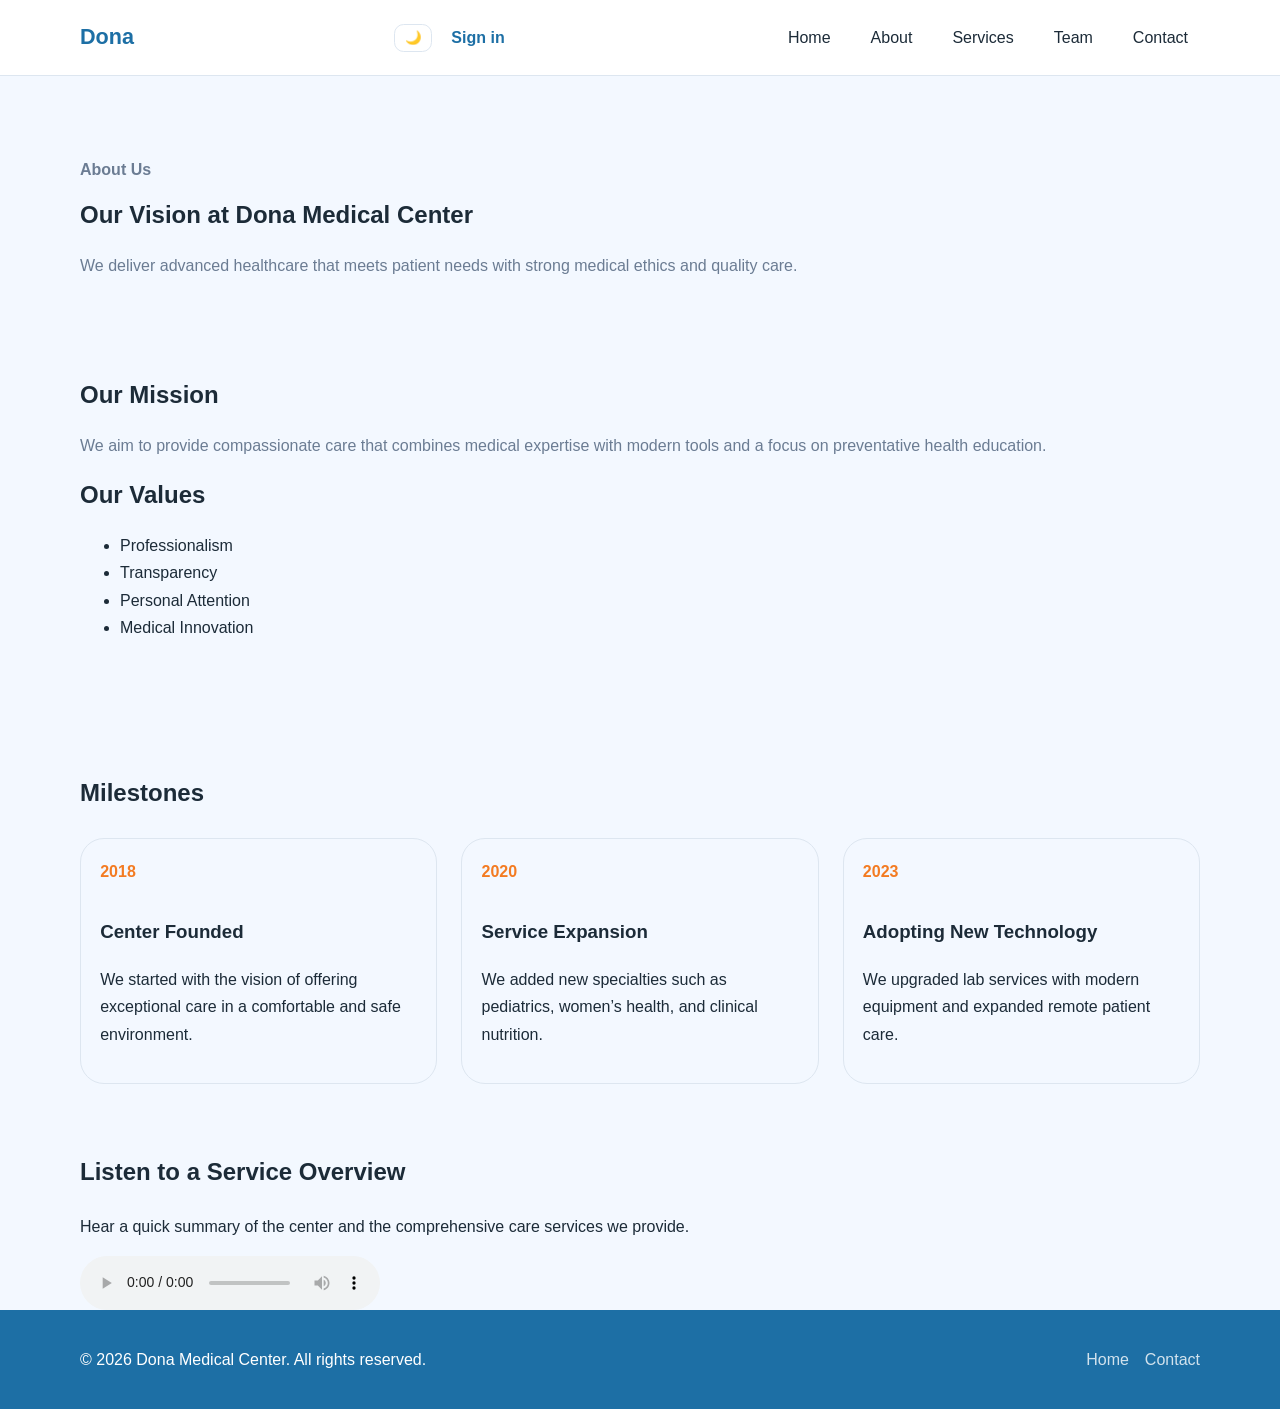
==== midical dona/about.html @ 8a4772b0 "Add files via upload" ====
﻿<!DOCTYPE html>
<html lang="en" dir="ltr">
<head>
  <meta charset="UTF-8">
  <meta name="viewport" content="width=device-width, initial-scale=1.0">
  <title>About - Dona Medical Center</title>
  <link rel="stylesheet" href="styles.css">
</head>
<body>
  <header class="site-header">
    <div class="container header-inner">
      <a class="brand" href="index.html">Dona</a>
      <div class="header-actions">
        <button id="theme-toggle" aria-label="Toggle theme">🌙</button>
        <a class="auth-link" href="login.html">Sign in</a>
      </div>
      <button class="menu-toggle" aria-label="Menu">☰</button>
      <nav class="site-nav">
        <a href="index.html">Home</a>
        <a href="about.html">About</a>
        <a href="services.html">Services</a>
        <a href="doctors.html">Team</a>
        <a href="contact.html">Contact</a>
      </nav>
    </div>
  </header>

  <main>
    <section class="page-hero container">
      <div>
        <p class="eyebrow">About Us</p>
        <h1>Our Vision at Dona Medical Center</h1>
        <p>We deliver advanced healthcare that meets patient needs with strong medical ethics and quality care.</p>
      </div>
    </section>

    <section class="about-details container">
      <div class="content-block">
        <h2>Our Mission</h2>
        <p>We aim to provide compassionate care that combines medical expertise with modern tools and a focus on preventative health education.</p>
      </div>
      <div class="content-block">
        <h2>Our Values</h2>
        <ul>
          <li>Professionalism</li>
          <li>Transparency</li>
          <li>Personal Attention</li>
          <li>Medical Innovation</li>
        </ul>
      </div>
    </section>

    <section class="timeline container">
      <h2>Milestones</h2>
      <div class="timeline-grid">
        <article>
          <span>2018</span>
          <h3>Center Founded</h3>
          <p>We started with the vision of offering exceptional care in a comfortable and safe environment.</p>
        </article>
        <article>
          <span>2020</span>
          <h3>Service Expansion</h3>
          <p>We added new specialties such as pediatrics, women’s health, and clinical nutrition.</p>
        </article>
        <article>
          <span>2023</span>
          <h3>Adopting New Technology</h3>
          <p>We upgraded lab services with modern equipment and expanded remote patient care.</p>
        </article>
      </div>
    </section>

    <section class="audio-section container">
      <div>
        <h2>Listen to a Service Overview</h2>
        <p>Hear a quick summary of the center and the comprehensive care services we provide.</p>
      </div>
      <audio controls>
        <source src="https://www.w3schools.com/html/horse.ogg" type="audio/ogg">
        Your browser does not support audio playback.
      </audio>
    </section>
  </main>

  <footer class="site-footer">
    <div class="container footer-inner">
      <p>© 2026 Dona Medical Center. All rights reserved.</p>
      <div class="footer-links">
        <a href="index.html">Home</a>
        <a href="contact.html">Contact</a>
      </div>
    </div>
  </footer>

  <script src="script.js"></script>
</body>
</html>
---- midical dona/styles.css ----
/* أسلوب عام للموقع الطبي */
:root {
  --primary: #1d6fa5;
  --secondary: #f37b22;
  --background: #f3f8ff;
  --surface: #ffffff;
  --text: #1c2b38;
  --muted: #6b7c93;
  --border: #dde6f0;
}

* {
  box-sizing: border-box;
}

html {
  scroll-behavior: smooth;
}

body {
  margin: 0;
  font-family: 'Segoe UI', Tahoma, Geneva, Verdana, sans-serif;
  color: var(--text);
  background: var(--background);
  line-height: 1.7;
}

img, video, audio {
  max-width: 100%;
  display: block;
}

a {
  text-decoration: none;
  color: inherit;
}

button, .button {
  border: none;
  cursor: pointer;
  font-family: inherit;
}

.container {
  width: min(1120px, calc(100% - 2rem));
  margin: 0 auto;
}

.site-header {
  background: rgba(255,255,255,0.96);
  border-bottom: 1px solid var(--border);
  position: sticky;
  top: 0;
  z-index: 10;
}

.header-actions {
  display: flex;
  gap: 0.5rem;
  align-items: center;
}

.auth-link {
  padding: 0.35rem 0.7rem;
  border-radius: 0.6rem;
  color: var(--primary);
  font-weight: 700;
}

#theme-toggle {
  background: transparent;
  border: 1px solid var(--border);
  padding: 0.35rem 0.6rem;
  border-radius: 0.6rem;
}

.header-inner {
  display: flex;
  align-items: center;
  justify-content: space-between;
  gap: 1rem;
  padding: 1rem 0;
}

.brand {
  font-weight: 800;
  font-size: 1.35rem;
  color: var(--primary);
}

.site-nav {
  display: flex;
  flex-wrap: wrap;
  align-items: center;
  gap: 1rem;
}

.site-nav a {
  color: var(--text);
  padding: 0.5rem 0.75rem;
  border-radius: 0.75rem;
  transition: background 0.2s ease;
}

.site-nav a:hover {
  background: rgba(29,111,165,0.1);
}

.menu-toggle {
  display: none;
  background: transparent;
  font-size: 1.5rem;
  line-height: 1;
  color: var(--primary);
}

.hero {
  padding: 4rem 0 2.5rem;
  background: linear-gradient(180deg, rgba(29,111,165,0.12), transparent 65%);
}

.hero-content {
  display: grid;
  grid-template-columns: 1fr 1fr;
  align-items: center;
  gap: 2rem;
}

.eyebrow {
  display: inline-block;
  margin-bottom: 0.75rem;
  color: var(--secondary);
  font-weight: 700;
}

.hero h1,
.page-hero h1,
.about-details h2,
.services-grid h2,
.team-grid h2,
.testimonials h2 {
  margin: 0;
}

.hero h1 {
  font-size: clamp(2rem, 4vw, 3.5rem);
  line-height: 1.05;
}

.hero p,
.page-hero p,
.about-details p,
.service-card p,
.team-card p,
.testimonial-card p {
  color: var(--muted);
}

.hero-actions {
  display: flex;
  flex-wrap: wrap;
  gap: 1rem;
  margin-top: 1.5rem;
}

.button {
  display: inline-flex;
  align-items: center;
  justify-content: center;
  min-height: 3rem;
  padding: 0 1.4rem;
  border-radius: 999px;
  font-weight: 700;
  transition: transform 0.2s ease, box-shadow 0.2s ease;
}

.button:hover {
  transform: translateY(-1px);
}

.primary {
  background: var(--primary);
  color: white;
}

.secondary {
  background: var(--surface);
  color: var(--primary);
  border: 1px solid var(--primary);
}

.outline {
  background: transparent;
  color: var(--primary);
  border: 1px solid var(--primary);
}

.features,
.about-details,
.services-grid,
.team-grid,
.contact-grid,
.media-section,
.timeline,
.testimonials {
  padding: 3rem 0;
}

.feature-card,
.service-card,
.team-card,
.testimonial-card,
.contact-card,
.media-card {
  background: var(--surface);
  border: 1px solid var(--border);
  border-radius: 1.5rem;
  padding: 1.5rem;
  box-shadow: 0 14px 35px rgba(18, 46, 74, 0.04);
}

.features {
  display: grid;
  grid-template-columns: repeat(3, minmax(0, 1fr));
  gap: 1.5rem;
}

.feature-card img,
.team-card img {
  width: 4rem;
  margin-bottom: 1rem;
}

.about-preview {
  display: grid;
  grid-template-columns: 1.1fr 0.9fr;
  gap: 2rem;
  align-items: center;
}

.about-image img {
  border-radius: 1.5rem;
}

.timeline h2,
.services-grid h2,
.team-grid h2,
.testimonials h2 {
  margin-bottom: 1.5rem;
}

.timeline-grid {
  display: grid;
  grid-template-columns: repeat(3, minmax(0, 1fr));
  gap: 1.5rem;
}

.timeline-grid article {
  padding: 1.2rem;
  border-radius: 1.5rem;
  border: 1px solid var(--border);
}

.timeline-grid span {
  display: inline-block;
  margin-bottom: 0.75rem;
  color: var(--secondary);
  font-weight: 700;
}

.services-grid {
  display: grid;
  grid-template-columns: repeat(3, minmax(0, 1fr));
  gap: 1.5rem;
}

.service-card h2,
.team-card h2 {
  margin-top: 0;
}

.team-grid {
  display: grid;
  grid-template-columns: repeat(3, minmax(0, 1fr));
  gap: 1.5rem;
}

.team-card {
  text-align: center;
}

.team-card img {
  margin-inline: auto;
  width: 5rem;
  height: 5rem;
}

.testimonials {
  display: grid;
  gap: 1.5rem;
}

.testimonial-card {
  padding: 1.5rem;
}

.media-section {
  display: grid;
  gap: 1.5rem;
}

.media-card {
  padding: 1.5rem;
}

.media-note {
  margin-top: 0.75rem;
  color: var(--secondary);
  font-size: 0.95rem;
}

.video-wrapper {
  position: relative;
  width: 100%;
  padding-top: 56.25%;
  overflow: hidden;
  border-radius: 1.25rem;
  background: #000;
}

.video-wrapper iframe {
  position: absolute;
  inset: 0;
  width: 100%;
  height: 100%;
  border: 0;
}

.page-hero {
  padding: 4rem 0 2rem;
}

.contact-grid {
  display: grid;
  grid-template-columns: 1.1fr 0.9fr;
  gap: 2rem;
}

.contact-info {
  display: grid;
  gap: 1rem;
}

.contact-form {
  display: grid;
  gap: 1rem;
}

.contact-form label {
  font-weight: 700;
}

.contact-form input,
.contact-form textarea {
  width: 100%;
  padding: 0.95rem 1rem;
  border: 1px solid var(--border);
  border-radius: 1rem;
  background: #f9fbff;
}

.site-footer {
  background: var(--primary);
  color: white;
}

.footer-inner {
  display: flex;
  justify-content: space-between;
  align-items: center;
  gap: 1rem;
  padding: 1.25rem 0;
}

.footer-links {
  display: flex;
  gap: 1rem;
}

.footer-links a {
  color: rgba(255,255,255,0.8);
}

@media (max-width: 900px) {
  .hero-content,
  .about-preview,
  .timeline-grid,
  .services-grid,
  .team-grid,
  .contact-grid {
    grid-template-columns: 1fr;
  }

  .site-nav {
    display: none;
    position: absolute;
    right: 1rem;
    top: 100%;
    background: white;
    border: 1px solid var(--border);
    border-radius: 1rem;
    padding: 1rem;
    width: calc(100% - 2rem);
    box-shadow: 0 20px 50px rgba(18,46,74,0.1);
  }

  .site-nav.open {
    display: flex;
    flex-direction: column;
    gap: 0.75rem;
  }

  .menu-toggle {
    display: inline-flex;
  }
}

@media (max-width: 600px) {
  .header-inner {
    flex-wrap: wrap;
  }

  .hero {
    padding-top: 3rem;
  }

  .site-footer {
    text-align: center;
  }

  .footer-inner {
    flex-direction: column;
  }
}

/* Dark theme */
:root[data-theme='dark'] {
  --primary: #6cc0ff;
  --secondary: #ffb86b;
  --background: #071428;
  --surface: #0b2030;
  --text: #e6f6ff;
  --muted: #98b3c8;
  --border: rgba(255,255,255,0.06);
}

:root[data-theme='dark'] .site-footer {
  background: #021722;
}
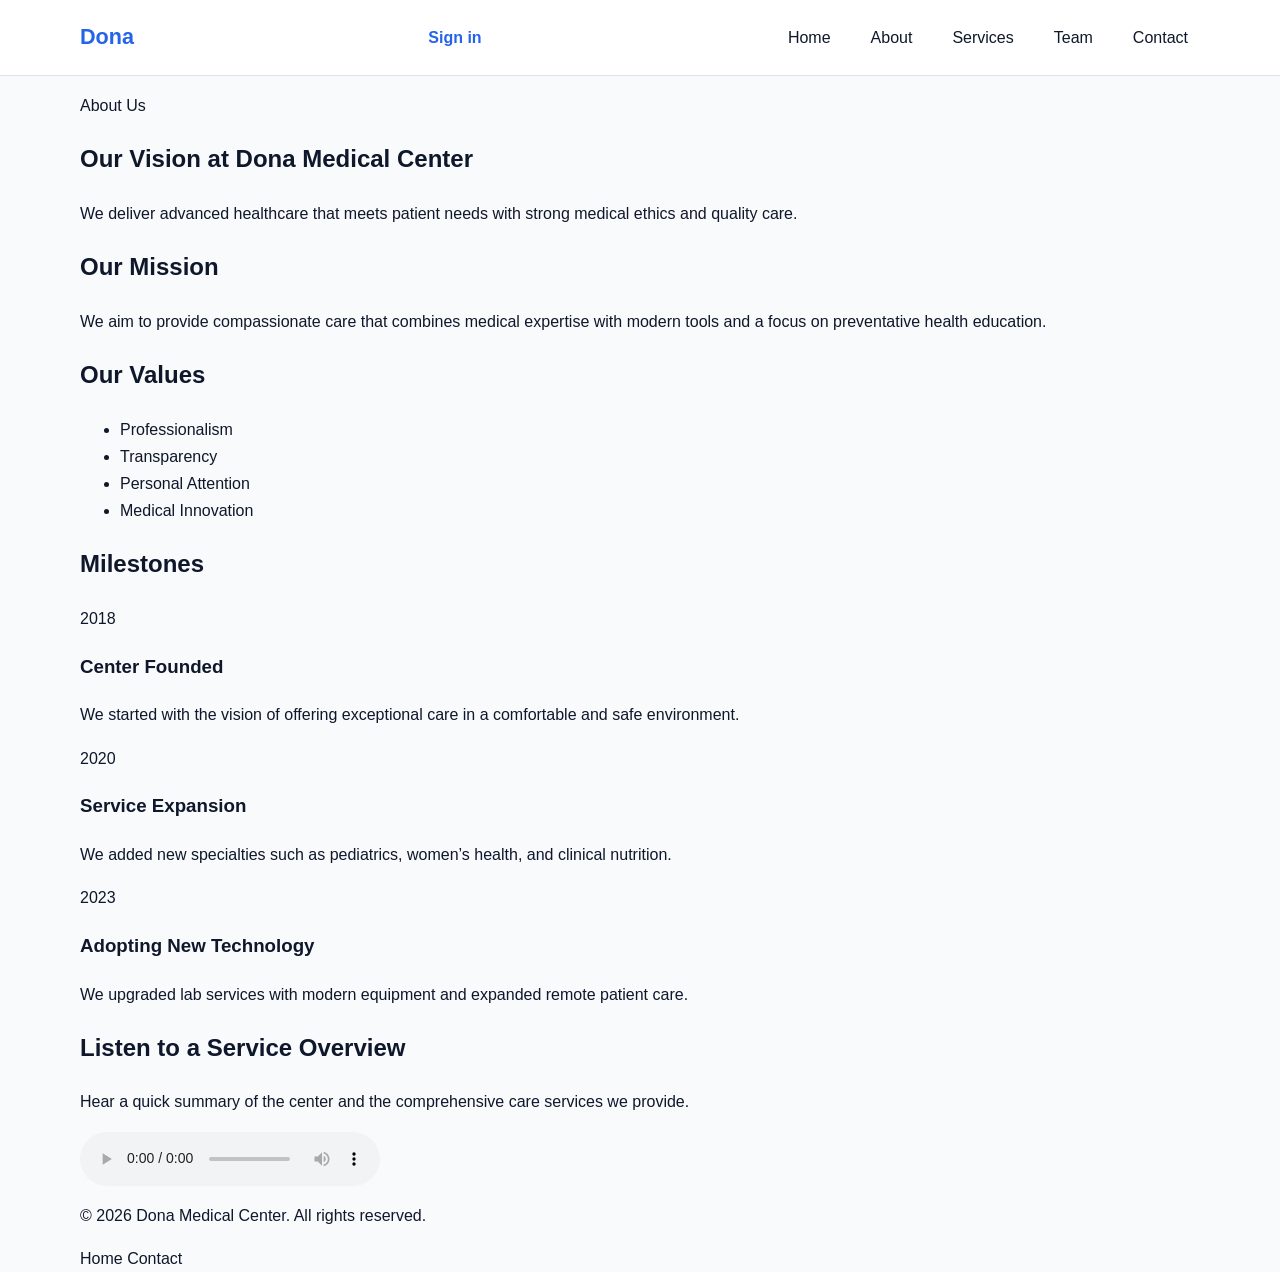
==== commit 9a75e9f6: "Add files via upload" ====
--- a/midical dona/about.html
+++ b/midical dona/about.html
@@ -11,7 +11,6 @@
     <div class="container header-inner">
       <a class="brand" href="index.html">Dona</a>
       <div class="header-actions">
-        <button id="theme-toggle" aria-label="Toggle theme">🌙</button>
         <a class="auth-link" href="login.html">Sign in</a>
       </div>
       <button class="menu-toggle" aria-label="Menu">☰</button>
@@ -95,4 +94,4 @@
 
   <script src="script.js"></script>
 </body>
-</html>
+</html>
--- a/midical dona/styles.css
+++ b/midical dona/styles.css
@@ -1,12 +1,12 @@
 /* أسلوب عام للموقع الطبي */
 :root {
-  --primary: #1d6fa5;
-  --secondary: #f37b22;
-  --background: #f3f8ff;
+  --primary: #2563eb;
+  --secondary: #10b981;
+  --background: #f8fafc;
   --surface: #ffffff;
-  --text: #1c2b38;
-  --muted: #6b7c93;
-  --border: #dde6f0;
+  --text: #0f172a;
+  --muted: #64748b;
+  --border: rgba(15, 23, 42, 0.12);
 }
 
 * {
@@ -67,12 +67,6 @@
   font-weight: 700;
 }
 
-#theme-toggle {
-  background: transparent;
-  border: 1px solid var(--border);
-  padding: 0.35rem 0.6rem;
-  border-radius: 0.6rem;
-}
 
 .header-inner {
   display: flex;
@@ -116,9 +110,7 @@
 
 .hero {
   padding: 4rem 0 2.5rem;
-  background: linear-gradient(180deg, rgba(29,111,165,0.12), transparent 65%);
-}
-
+  background: var(--background);
 .hero-content {
   display: grid;
   grid-template-columns: 1fr 1fr;
@@ -214,9 +206,9 @@
 .media-card {
   background: var(--surface);
   border: 1px solid var(--border);
-  border-radius: 1.5rem;
+  border-radius: 1rem;
   padding: 1.5rem;
-  box-shadow: 0 14px 35px rgba(18, 46, 74, 0.04);
+  box-shadow: 0 8px 20px rgba(38, 50, 56, 0.06);
 }
 
 .features {
@@ -443,17 +435,3 @@
   }
 }
 
-/* Dark theme */
-:root[data-theme='dark'] {
-  --primary: #6cc0ff;
-  --secondary: #ffb86b;
-  --background: #071428;
-  --surface: #0b2030;
-  --text: #e6f6ff;
-  --muted: #98b3c8;
-  --border: rgba(255,255,255,0.06);
-}
-
-:root[data-theme='dark'] .site-footer {
-  background: #021722;
-}
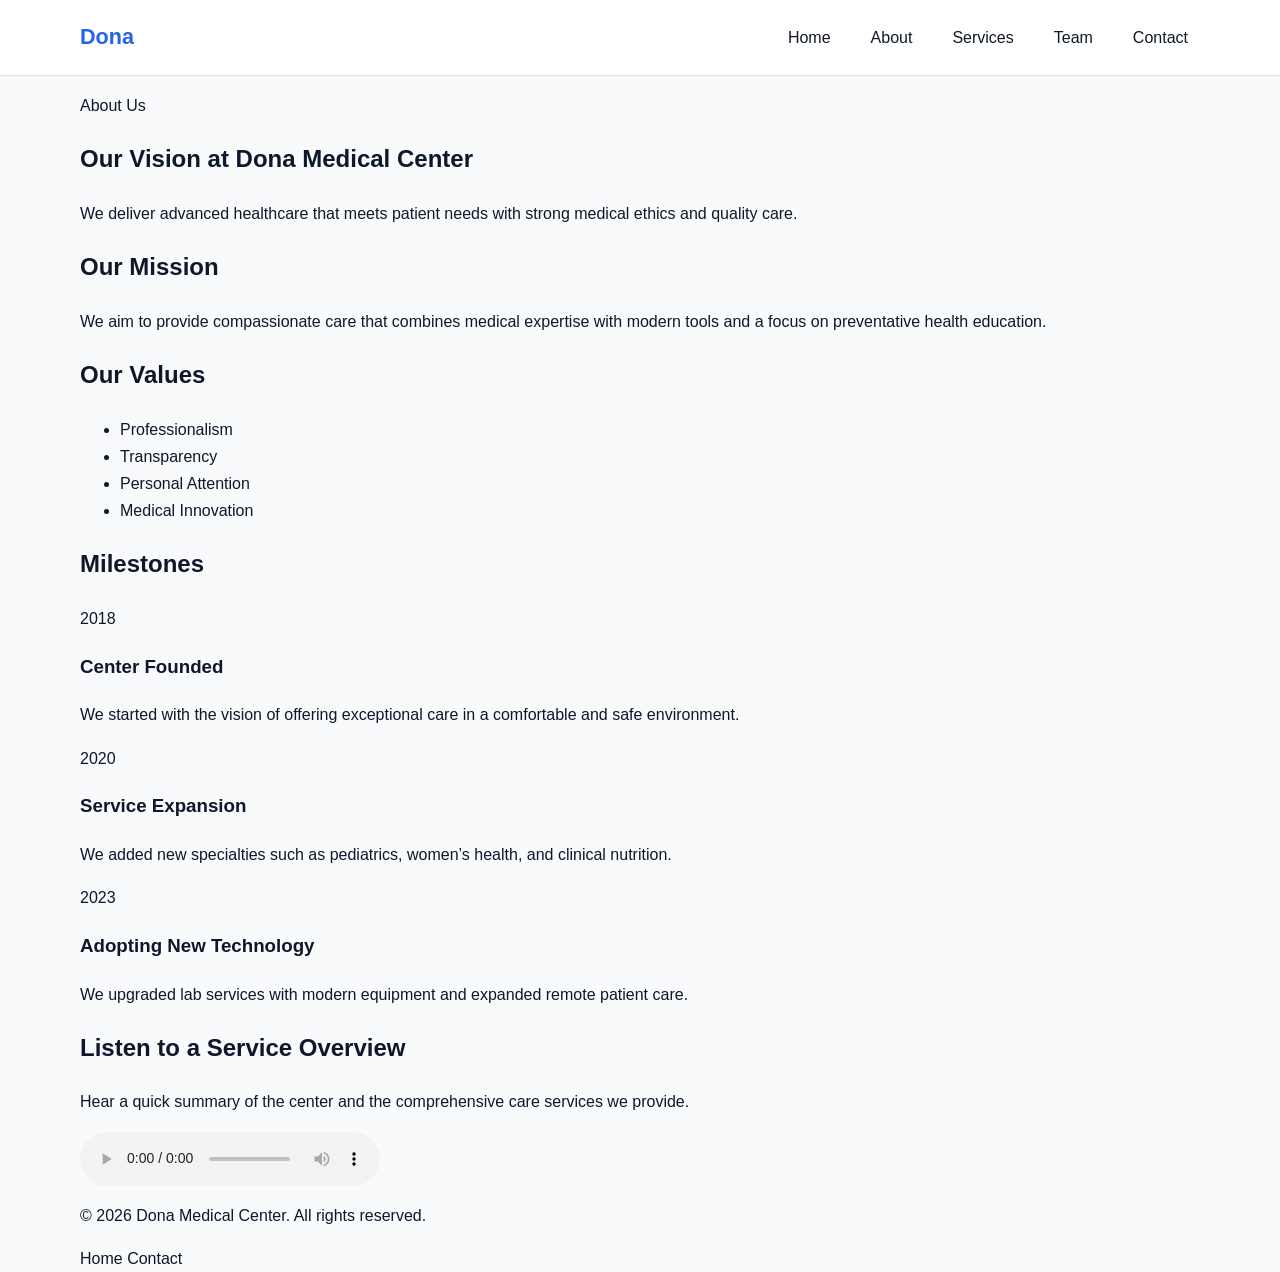
==== commit 7caccbe6: "Add files via upload" ====
--- a/midical dona/about.html
+++ b/midical dona/about.html
@@ -10,15 +10,13 @@
   <header class="site-header">
     <div class="container header-inner">
       <a class="brand" href="index.html">Dona</a>
-      <div class="header-actions">
-        <a class="auth-link" href="login.html">Sign in</a>
-      </div>
+      
       <button class="menu-toggle" aria-label="Menu">☰</button>
       <nav class="site-nav">
         <a href="index.html">Home</a>
         <a href="about.html">About</a>
         <a href="services.html">Services</a>
-        <a href="doctors.html">Team</a>
+        <a href="team.html">Team</a>
         <a href="contact.html">Contact</a>
       </nav>
     </div>
